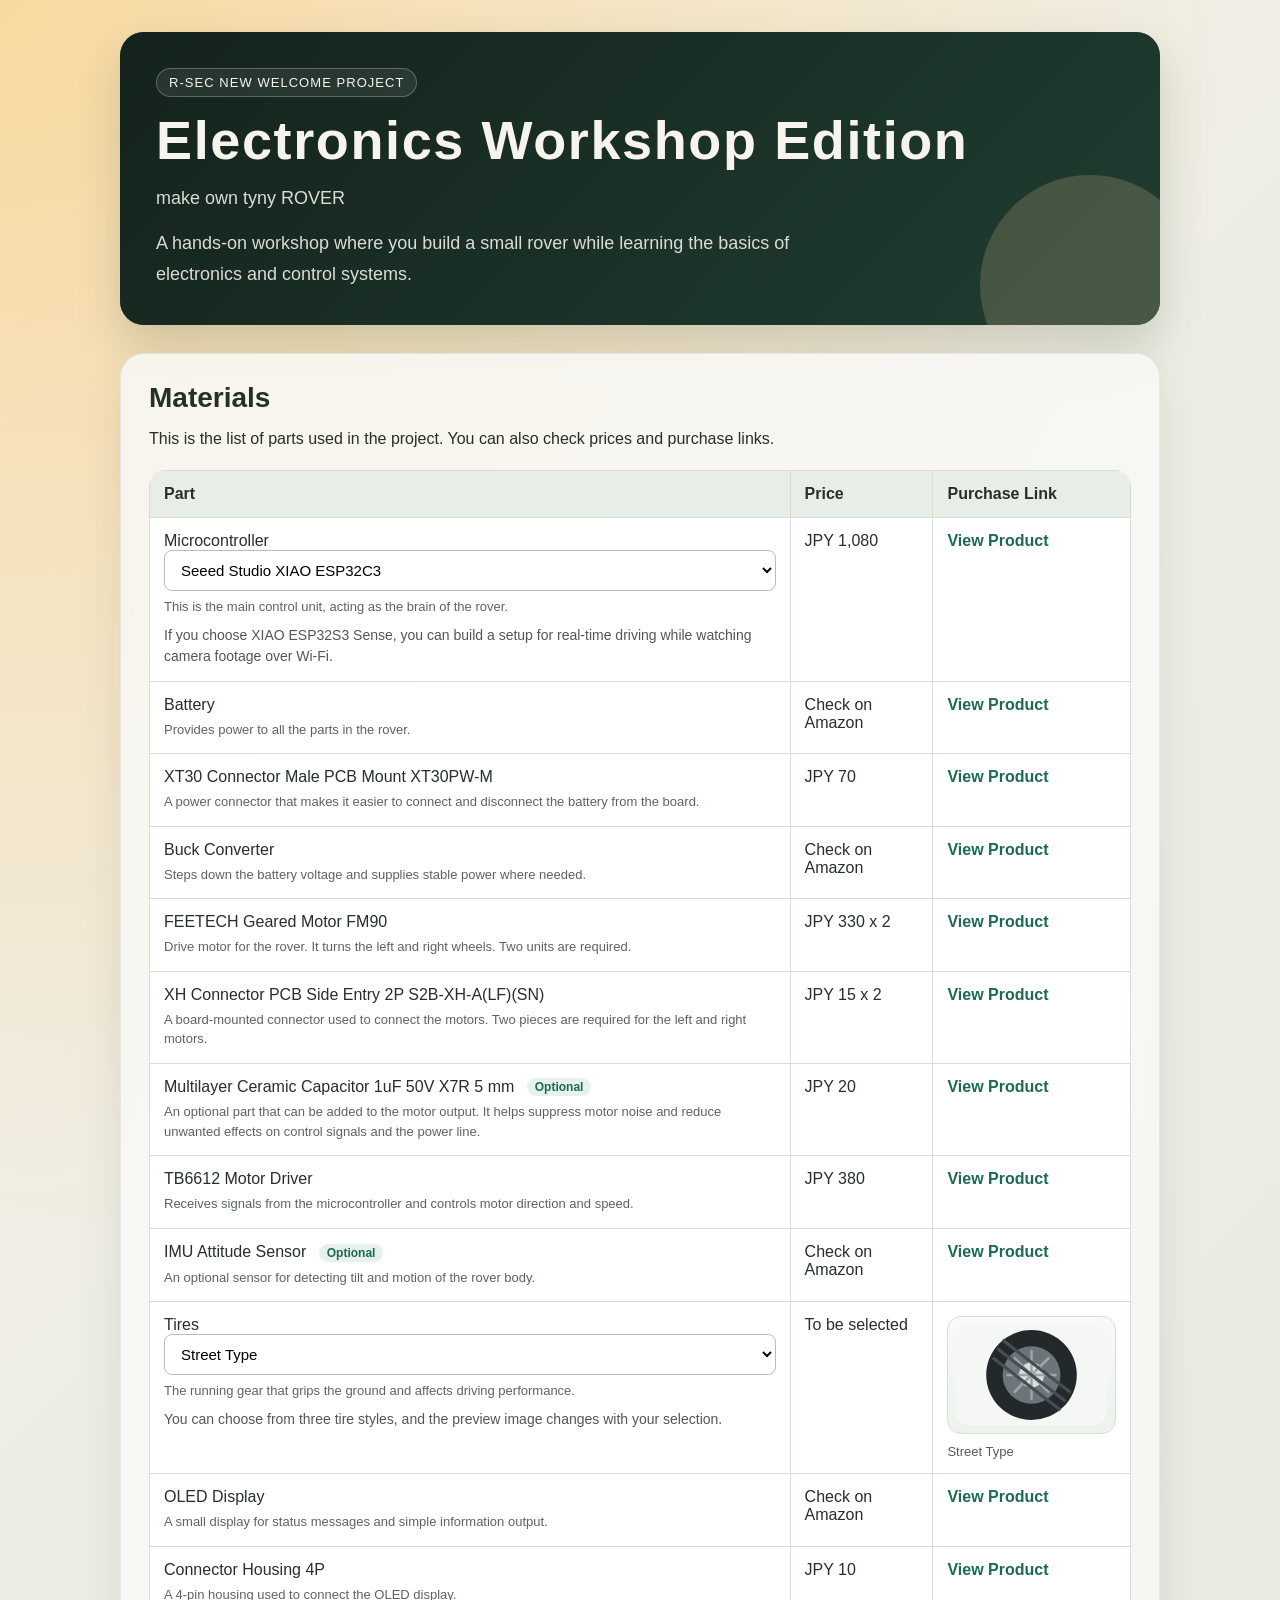
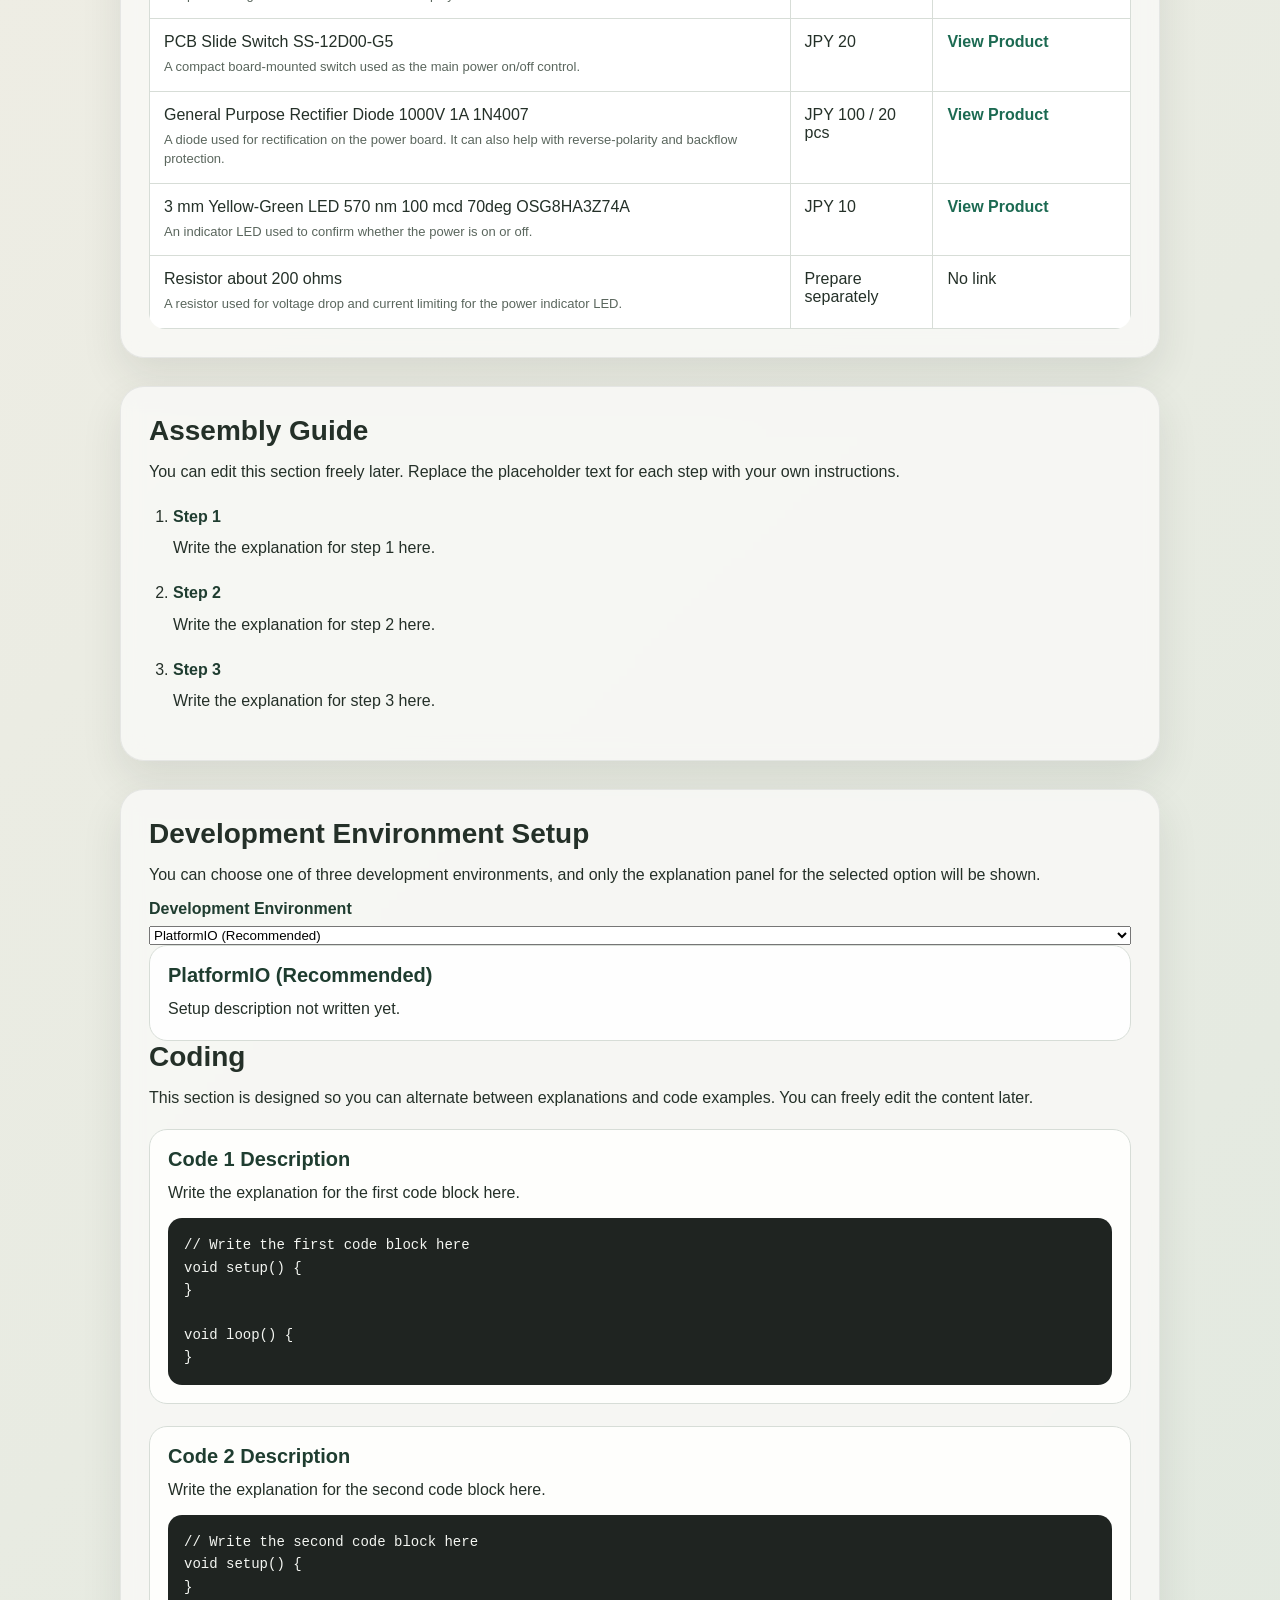
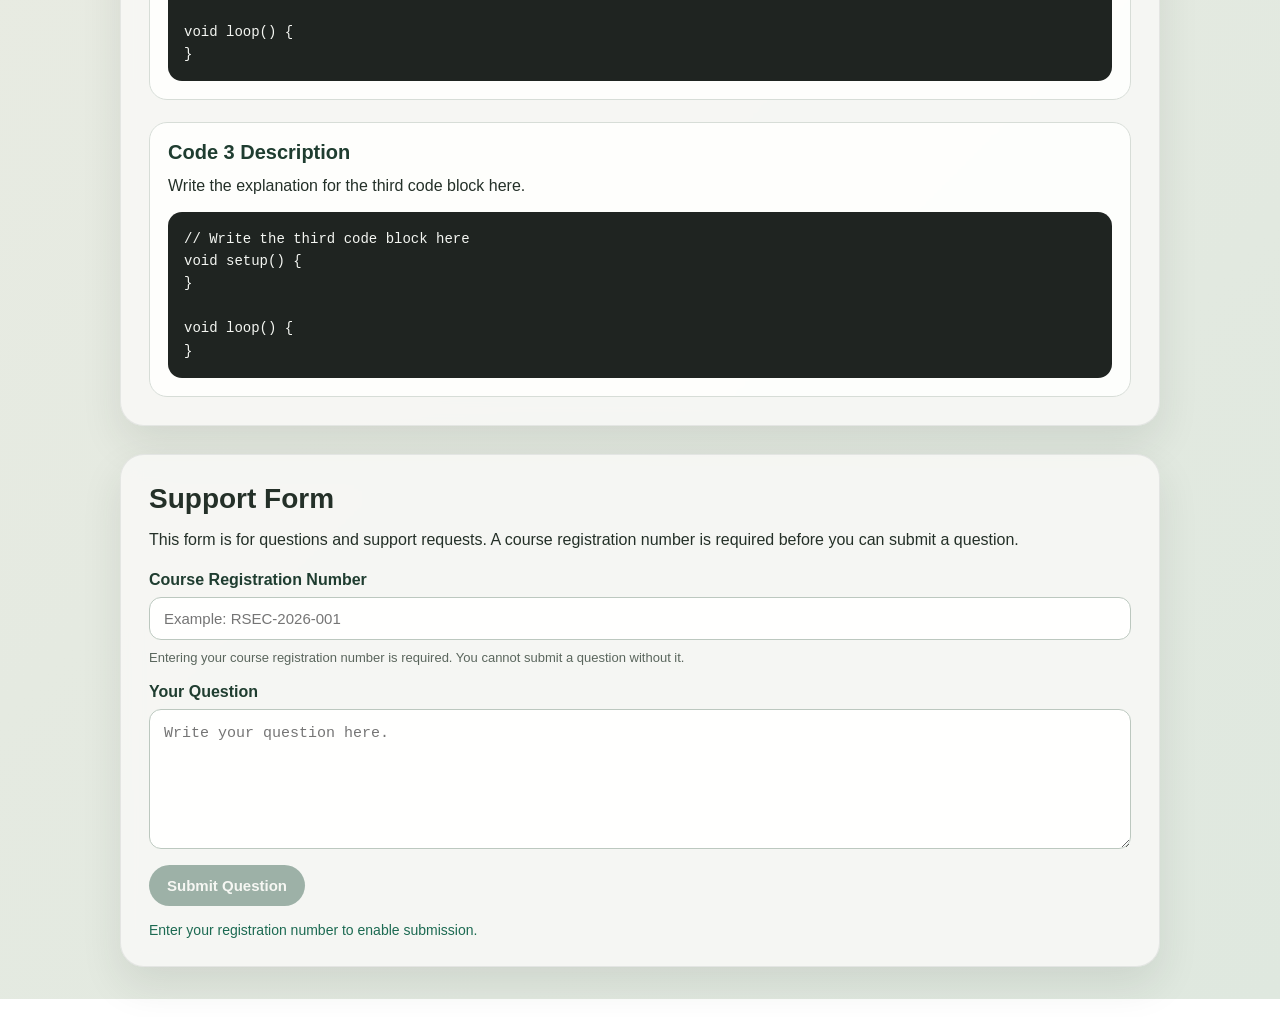
==== index_en.html @ 83f1182b "Add files via upload" ====
<!DOCTYPE html>
<html lang="en">
<head>
  <meta charset="UTF-8">
  <meta name="viewport" content="width=device-width, initial-scale=1.0">
  <title>Mini Rover Workshop</title>
  <style>
    body {
      margin: 0;
      padding: 32px;
      font-family: "Segoe UI", sans-serif;
      background:
        radial-gradient(circle at top left, #f8d9a0 0%, transparent 28%),
        linear-gradient(135deg, #f4efe6 0%, #dfe8df 100%);
      color: #243028;
      min-height: 100vh;
    }

    .page-shell {
      max-width: 1040px;
      margin: 0 auto;
    }

    .hero {
      margin-bottom: 28px;
      padding: 36px;
      border-radius: 24px;
      background: #1f3d30;
      color: #f7f4ee;
      box-shadow: 0 22px 45px rgba(31, 61, 48, 0.18);
      position: relative;
      overflow: hidden;
    }

    .hero::before {
      content: "";
      position: absolute;
      inset: 0;
      background:
        linear-gradient(135deg, rgba(17, 29, 24, 0.82), rgba(33, 62, 50, 0.58)),
        url("minirover.jpg") center center / cover no-repeat;
      transform: scale(1.03);
    }

    .hero::after {
      content: "";
      position: absolute;
      inset: auto -40px -70px auto;
      width: 220px;
      height: 220px;
      border-radius: 50%;
      background: rgba(248, 217, 160, 0.18);
    }

    .hero > * {
      position: relative;
      z-index: 1;
    }

    .hero-kicker {
      display: inline-block;
      margin-bottom: 14px;
      padding: 6px 12px;
      border: 1px solid rgba(255, 255, 255, 0.24);
      border-radius: 999px;
      font-size: 13px;
      letter-spacing: 0.08em;
      text-transform: uppercase;
      background: rgba(255, 255, 255, 0.08);
    }

    .hero h1 {
      margin: 0;
      font-size: clamp(34px, 5vw, 54px);
      line-height: 1.08;
      letter-spacing: 0.03em;
    }

    .hero p {
      margin: 14px 0 0;
      max-width: 700px;
      font-size: 18px;
      line-height: 1.7;
      color: rgba(247, 244, 238, 0.88);
    }

    #materials {
      margin: 0;
      padding: 28px;
      background: rgba(249, 249, 246, 0.86);
      border: 1px solid rgba(36, 48, 40, 0.08);
      border-radius: 24px;
      box-shadow: 0 18px 40px rgba(36, 48, 40, 0.1);
      backdrop-filter: blur(10px);
    }

    .content-card {
      margin-top: 28px;
      padding: 28px;
      background: rgba(249, 249, 246, 0.86);
      border: 1px solid rgba(36, 48, 40, 0.08);
      border-radius: 24px;
      box-shadow: 0 18px 40px rgba(36, 48, 40, 0.1);
      backdrop-filter: blur(10px);
    }

    #materials h2,
    .content-card h2 {
      margin: 0 0 10px;
      font-size: 28px;
    }

    .steps-list {
      margin: 22px 0 0;
      padding-left: 24px;
    }

    .steps-list li {
      margin-bottom: 18px;
      line-height: 1.7;
    }

    .step-title {
      display: block;
      margin-bottom: 4px;
      font-weight: 700;
      color: #1f3d30;
    }

    .coding-block {
      margin-top: 22px;
      padding: 18px;
      border: 1px solid #d7ddd7;
      border-radius: 18px;
      background: rgba(255, 255, 255, 0.78);
    }

    .coding-block h3 {
      margin: 0 0 8px;
      font-size: 20px;
      color: #1f3d30;
    }

    .coding-block p {
      margin: 0 0 12px;
      line-height: 1.7;
    }

    .coding-block pre {
      margin: 0;
      padding: 16px;
      overflow-x: auto;
      border-radius: 14px;
      background: #1f2421;
      color: #f4f6f2;
      font-size: 14px;
      line-height: 1.6;
    }

    .coding-block code {
      font-family: Consolas, "Courier New", monospace;
    }

    .setup-panel {
      padding: 18px;
      border: 1px solid #d7ddd7;
      border-radius: 18px;
      background: rgba(255, 255, 255, 0.82);
    }

    .setup-panel h3 {
      margin: 0 0 8px;
      font-size: 20px;
      color: #1f3d30;
    }

    .setup-panel p {
      margin: 0;
      line-height: 1.7;
    }

    .support-form {
      margin-top: 22px;
      display: grid;
      gap: 16px;
    }

    .form-row {
      display: grid;
      gap: 8px;
    }

    .form-row label {
      font-weight: 700;
      color: #1f3d30;
    }

    .support-form input,
    .support-form textarea {
      width: 100%;
      padding: 12px 14px;
      border: 1px solid #bcc8bf;
      border-radius: 12px;
      background: rgba(255, 255, 255, 0.92);
      font-size: 15px;
      box-sizing: border-box;
    }

    .support-form textarea {
      min-height: 140px;
      resize: vertical;
      line-height: 1.6;
    }

    .form-note {
      margin: 0;
      font-size: 13px;
      line-height: 1.5;
      color: #5a665d;
    }

    .support-submit {
      justify-self: start;
      padding: 12px 18px;
      border: none;
      border-radius: 999px;
      background: #1c6a52;
      color: #f6f7f3;
      font-size: 15px;
      font-weight: 700;
      cursor: pointer;
    }

    .support-submit:disabled {
      background: #9db1a7;
      cursor: not-allowed;
    }

    .support-status {
      margin: 0;
      font-size: 14px;
      color: #1c6a52;
    }

    #materials table {
      width: 100%;
      margin-top: 22px;
      border-collapse: collapse;
      background: rgba(255, 255, 255, 0.9);
      overflow: hidden;
      border-radius: 16px;
    }

    #materials th,
    #materials td {
      border: 1px solid #d7ddd7;
      padding: 14px;
      text-align: left;
      vertical-align: top;
    }

    #materials th {
      background-color: #e8eee7;
    }

    #materials a {
      color: #1c6a52;
      text-decoration: none;
      font-weight: 600;
    }

    #materials a:hover {
      text-decoration: underline;
    }

    #materials select {
      width: 100%;
      padding: 10px 12px;
      font-size: 15px;
      border: 1px solid #bbb;
      border-radius: 8px;
      background-color: #fff;
    }

    .microcontroller-note {
      margin: 8px 0 0;
      font-size: 14px;
      line-height: 1.5;
      color: #555;
    }

    .part-role {
      margin: 6px 0 0;
      font-size: 13px;
      line-height: 1.5;
      color: #5a665d;
    }

    .optional-badge {
      display: inline-block;
      margin-left: 8px;
      padding: 2px 8px;
      border-radius: 999px;
      background: #e6f1eb;
      color: #1c6a52;
      font-size: 12px;
      font-weight: 700;
      vertical-align: middle;
    }

    .tire-preview-wrap {
      display: grid;
      gap: 10px;
    }

    .tire-note {
      margin: 8px 0 0;
      font-size: 14px;
      line-height: 1.5;
      color: #555;
    }

    .tire-preview {
      width: 100%;
      max-width: 220px;
      border: 1px solid #d7ddd7;
      border-radius: 14px;
      background: linear-gradient(180deg, #f8faf8 0%, #edf2ed 100%);
      padding: 8px;
      box-sizing: border-box;
    }

    .tire-caption {
      margin: 0;
      font-size: 13px;
      color: #516056;
    }

    @media (max-width: 720px) {
      body {
        padding: 18px;
      }

      .hero,
      #materials,
      .content-card {
        padding: 22px;
      }

      .hero p {
        font-size: 16px;
      }

      #materials table,
      #materials thead,
      #materials tbody,
      #materials tr,
      #materials th,
      #materials td {
        display: block;
      }

      #materials thead {
        display: none;
      }

      #materials tr {
        margin-bottom: 14px;
        border: 1px solid #d7ddd7;
        border-radius: 14px;
        overflow: hidden;
      }

      #materials td {
        border: none;
        border-bottom: 1px solid #d7ddd7;
      }

      #materials td:last-child {
        border-bottom: none;
      }
    }
  </style>
</head>
<body>
  <div class="page-shell">
    <header class="hero">
      <span class="hero-kicker">R-sec New Welcome Project</span>
      <h1>Electronics Workshop Edition</h1>
      <p>make own tyny ROVER</p>
      <p>A hands-on workshop where you build a small rover while learning the basics of electronics and control systems.</p>
    </header>

    <section id="materials">
      <h2>Materials</h2>
      <p>This is the list of parts used in the project. You can also check prices and purchase links.</p>

      <table>
        <thead>
          <tr>
            <th>Part</th>
            <th>Price</th>
            <th>Purchase Link</th>
          </tr>
        </thead>
        <tbody>
          <tr>
            <td>
              <label for="microcontroller">Microcontroller</label><br>
              <select id="microcontroller" name="microcontroller">
                <option value="xiao-esp32c3" data-price="JPY 1,080" data-url="https://akizukidenshi.com/catalog/g/g117454/">Seeed Studio XIAO ESP32C3</option>
                <option value="xiao-esp32s3" data-price="JPY 1,480" data-url="https://akizukidenshi.com/catalog/g/g118078/">Seeed Studio XIAO ESP32S3</option>
                <option value="xiao-esp32s3-sense" data-price="JPY 2,660" data-url="https://akizukidenshi.com/catalog/g/g118079/">Seeed Studio XIAO ESP32S3 Sense</option>
              </select>
              <p class="part-role">This is the main control unit, acting as the brain of the rover.</p>
              <p class="microcontroller-note">If you choose XIAO ESP32S3 Sense, you can build a setup for real-time driving while watching camera footage over Wi-Fi.</p>
            </td>
            <td id="microcontroller-price">JPY 1,080</td>
            <td><a id="microcontroller-link" href="https://akizukidenshi.com/catalog/g/g117454/" target="_blank">View Product</a></td>
          </tr>
          <tr>
            <td>
              Battery
              <p class="part-role">Provides power to all the parts in the rover.</p>
            </td>
            <td>Check on Amazon</td>
            <td><a href="https://www.amazon.co.jp/mah%E3%80%81SM%E3%83%97%E3%83%A9%E3%82%B0%E3%83%AA%E3%83%81%E3%82%A6%E3%83%A0%E9%9B%BB%E6%B1%A0%E4%BB%98%E3%81%8D%E3%80%811%E3%81%BE%E3%81%9F%E3%81%AF3%E5%85%85%E9%9B%BB%E3%82%B1%E3%83%BC%E3%83%96%E3%83%AB%E4%BB%98%E3%81%8D%E3%80%81WPL-RC%E3%83%88%E3%83%A9%E3%83%83%E3%82%AF%E9%83%A8%E5%93%81Anstoy-1085-1086-1087%E3%82%B2%E3%83%AB%E3%83%9C%E3%83%BC%E3%83%AB%E3%83%96%E3%83%A9%E3%82%B9%E3%83%88%E6%A9%9F%E3%83%AA%E3%83%81%E3%82%A6%E3%83%A0%E9%9B%BB%E6%B1%A0%E3%81%AB%E9%81%A9%E7%94%A8/dp/B0BMWY3JNQ/ref=pd_sbs_d_sccl_1_6/357-3891162-9885607?pd_rd_w=BPUjm&content-id=amzn1.sym.d9975236-2c6f-40f8-8a79-8a86a96a4ad2&pf_rd_p=d9975236-2c6f-40f8-8a79-8a86a96a4ad2&pf_rd_r=AE9H8X5SZTYPAJTP7W2C&pd_rd_wg=DxDlx&pd_rd_r=9b9209b5-fa27-4bd0-9273-3115cc8a4798&pd_rd_i=B0BMWY3JNQ&psc=1" target="_blank">View Product</a></td>
          </tr>
          <tr>
            <td>
              XT30 Connector Male PCB Mount XT30PW-M
              <p class="part-role">A power connector that makes it easier to connect and disconnect the battery from the board.</p>
            </td>
            <td>JPY 70</td>
            <td><a href="https://akizukidenshi.com/catalog/g/g117949/" target="_blank">View Product</a></td>
          </tr>
          <tr>
            <td>
              Buck Converter
              <p class="part-role">Steps down the battery voltage and supplies stable power where needed.</p>
            </td>
            <td>Check on Amazon</td>
            <td><a href="https://www.amazon.co.jp/DROK-%E9%99%8D%E5%9C%A7%E3%82%B3%E3%83%B3%E3%83%90%E3%83%BC%E3%82%BF%E3%83%BC-%E3%83%9F%E3%83%8B%E9%9B%BB%E5%9C%A7%E3%83%AC%E3%82%AE%E3%83%A5%E3%83%AC%E3%83%BC%E3%82%BF%E3%83%BC%E3%83%9C%E3%83%BC%E3%83%89-%E5%9B%BA%E5%AE%9A%E3%81%A8%E8%AA%BF%E6%95%B4%E5%8F%AF%E8%83%BD%E5%87%BA%E5%8A%9B%E9%9B%BB%E5%9C%A7%E5%A4%89%E5%9C%A7%E5%99%A8-%E9%9B%BB%E6%BA%90%E3%82%B9%E3%82%BF%E3%83%93%E3%83%A9%E3%82%A4%E3%82%B6%E3%83%BC%E3%83%A2%E3%82%B8%E3%83%A5%E3%83%BC%E3%83%AB/dp/B0BB6RL227/ref=sr_1_8?__mk_ja_JP=%E3%82%AB%E3%82%BF%E3%82%AB%E3%83%8A&crid=12CP7LO6PXJKW&dib=eyJ2IjoiMSJ9.[base64].EfdV6uO74gF5L-LqzYN_V059UjIrQDve90Qn5zb22rI&dib_tag=se&keywords=5V%2B%E3%82%B3%E3%83%B3%E3%83%90%E3%83%BC%E3%82%BF%E3%83%BC&qid=1774194060&s=electronics&sprefix=5v%2B%E3%82%B3%E3%83%B3%E3%83%90%E3%83%BC%E3%82%BF%E3%83%BC%2Celectronics%2C192&sr=1-8&ufe=app_do%3Aamzn1.fos.d8e7ee72-073f-4b97-8ec0-59c18d6dfebe&th=1" target="_blank">View Product</a></td>
          </tr>
          <tr>
            <td>
              FEETECH Geared Motor FM90
              <p class="part-role">Drive motor for the rover. It turns the left and right wheels. Two units are required.</p>
            </td>
            <td>JPY 330 x 2</td>
            <td><a href="https://akizukidenshi.com/catalog/g/g114801/" target="_blank">View Product</a></td>
          </tr>
          <tr>
            <td>
              XH Connector PCB Side Entry 2P S2B-XH-A(LF)(SN)
              <p class="part-role">A board-mounted connector used to connect the motors. Two pieces are required for the left and right motors.</p>
            </td>
            <td>JPY 15 x 2</td>
            <td><a href="https://akizukidenshi.com/catalog/g/g112262/" target="_blank">View Product</a></td>
          </tr>
          <tr>
            <td>
              Multilayer Ceramic Capacitor 1uF 50V X7R 5 mm <span class="optional-badge">Optional</span>
              <p class="part-role">An optional part that can be added to the motor output. It helps suppress motor noise and reduce unwanted effects on control signals and the power line.</p>
            </td>
            <td>JPY 20</td>
            <td><a href="https://akizukidenshi.com/catalog/g/g108150/" target="_blank">View Product</a></td>
          </tr>
          <tr>
            <td>
              TB6612 Motor Driver
              <p class="part-role">Receives signals from the microcontroller and controls motor direction and speed.</p>
            </td>
            <td>JPY 380</td>
            <td><a href="https://akizukidenshi.com/catalog/g/g116947/" target="_blank">View Product</a></td>
          </tr>
          <tr>
            <td>
              IMU Attitude Sensor <span class="optional-badge">Optional</span>
              <p class="part-role">An optional sensor for detecting tilt and motion of the rover body.</p>
            </td>
            <td>Check on Amazon</td>
            <td><a href="https://www.amazon.co.jp/ps61003-MPU-6050-%E4%BD%BF%E7%94%A8-%EF%BC%93%E8%BB%B8%E3%82%B8%E3%83%A3%E3%82%A4%E3%83%AD%E3%82%B9%E3%82%B3%E3%83%BC%E3%83%97%E3%83%BB%EF%BC%93%E8%BB%B8%E5%8A%A0%E9%80%9F%E5%BA%A6%E3%82%BB%E3%83%B3%E3%82%B5%E3%83%BC-%E3%83%A2%E3%82%B8%E3%83%A5%E3%83%BC%E3%83%AB/dp/B008BOPN40/ref=sr_1_6?dib=eyJ2IjoiMSJ9.[base64].jnXN91fDz8Im5RFf-tqaqUs8SK47sNe9CrBrO1na3AE&dib_tag=se&keywords=MPU9250&qid=1774196724&sr=8-6&ufe=app_do%3Aamzn1.fos.d8e7ee72-073f-4b97-8ec0-59c18d6dfebe" target="_blank">View Product</a></td>
          </tr>
          <tr>
            <td>
              <label for="tire-select">Tires</label><br>
              <select id="tire-select" name="tire-select">
                <option value="street" data-price="To be selected">Street Type</option>
                <option value="block" data-price="To be selected">Block Tire</option>
                <option value="slick" data-price="To be selected">Slick Tire</option>
              </select>
              <p class="part-role">The running gear that grips the ground and affects driving performance.</p>
              <p class="tire-note">You can choose from three tire styles, and the preview image changes with your selection.</p>
            </td>
            <td id="tire-price">To be selected</td>
            <td>
              <div class="tire-preview-wrap">
                <img id="tire-preview" class="tire-preview" alt="Street type tire preview">
                <p id="tire-caption" class="tire-caption">Street Type</p>
              </div>
            </td>
          </tr>
          <tr>
            <td>
              OLED Display
              <p class="part-role">A small display for status messages and simple information output.</p>
            </td>
            <td>Check on Amazon</td>
            <td><a href="https://www.amazon.co.jp/YUWENW-OLED%E3%83%87%E3%82%A3%E3%82%B9%E3%83%97%E3%83%AC%E3%82%A4-0-96%E3%82%A4%E3%83%B3%E3%83%81-OLED%E3%83%A2%E3%82%B8%E3%83%A5%E3%83%BC%E3%83%AB-Arduino%E3%81%AB%E5%AF%BE%E5%BF%9C/dp/B0DJ7B8P48/ref=sr_1_1_sspa?dib=eyJ2IjoiMSJ9.[base64].jibN0opIddprUIzjujLC0W5rNTNKnsfkjYgTXEVtScI&dib_tag=se&keywords=OLED&qid=1774194203&sr=8-1-spons&ufe=app_do%3Aamzn1.fos.d8e7ee72-073f-4b97-8ec0-59c18d6dfebe&sp_csd=d2lkZ2V0TmFtZT1zcF9hdGY&th=1" target="_blank">View Product</a></td>
          </tr>
          <tr>
            <td>
              Connector Housing 4P
              <p class="part-role">A 4-pin housing used to connect the OLED display.</p>
            </td>
            <td>JPY 10</td>
            <td><a href="https://akizukidenshi.com/catalog/g/g112153/" target="_blank">View Product</a></td>
          </tr>
          <tr>
            <td>
              PCB Slide Switch SS-12D00-G5
              <p class="part-role">A compact board-mounted switch used as the main power on/off control.</p>
            </td>
            <td>JPY 20</td>
            <td><a href="https://akizukidenshi.com/catalog/g/g108790/" target="_blank">View Product</a></td>
          </tr>
          <tr>
            <td>
              General Purpose Rectifier Diode 1000V 1A 1N4007
              <p class="part-role">A diode used for rectification on the power board. It can also help with reverse-polarity and backflow protection.</p>
            </td>
            <td>JPY 100 / 20 pcs</td>
            <td><a href="https://akizukidenshi.com/catalog/g/g100934/" target="_blank">View Product</a></td>
          </tr>
          <tr>
            <td>
              3 mm Yellow-Green LED 570 nm 100 mcd 70deg OSG8HA3Z74A
              <p class="part-role">An indicator LED used to confirm whether the power is on or off.</p>
            </td>
            <td>JPY 10</td>
            <td><a href="https://akizukidenshi.com/catalog/g/g111637/" target="_blank">View Product</a></td>
          </tr>
          <tr>
            <td>
              Resistor about 200 ohms
              <p class="part-role">A resistor used for voltage drop and current limiting for the power indicator LED.</p>
            </td>
            <td>Prepare separately</td>
            <td>No link</td>
          </tr>
        </tbody>
      </table>
    </section>

    <section class="content-card" id="assembly">
      <h2>Assembly Guide</h2>
      <p>You can edit this section freely later. Replace the placeholder text for each step with your own instructions.</p>
      <ol class="steps-list">
        <li>
          <span class="step-title">Step 1</span>
          Write the explanation for step 1 here.
        </li>
        <li>
          <span class="step-title">Step 2</span>
          Write the explanation for step 2 here.
        </li>
        <li>
          <span class="step-title">Step 3</span>
          Write the explanation for step 3 here.
        </li>
      </ol>
    </section>

    <section class="content-card" id="coding">
      <h2>Development Environment Setup</h2>
      <p>You can choose one of three development environments, and only the explanation panel for the selected option will be shown.</p>

      <div class="design-selector">
        <div class="form-row">
          <label for="environment-select">Development Environment</label>
          <select id="environment-select" name="environment-select">
            <option value="platformio">PlatformIO (Recommended)</option>
            <option value="arduino">Arduino IDE</option>
            <option value="micropython">MicroPython</option>
          </select>
        </div>

        <div class="setup-panel">
          <h3 id="environment-title">PlatformIO (Recommended)</h3>
          <p id="environment-description">Setup description not written yet.</p>
        </div>
      </div>

      <h2>Coding</h2>
      <p>This section is designed so you can alternate between explanations and code examples. You can freely edit the content later.</p>

      <div class="coding-block">
        <h3>Code 1 Description</h3>
        <p>Write the explanation for the first code block here.</p>
        <pre><code>// Write the first code block here
void setup() {
}

void loop() {
}</code></pre>
      </div>

      <div class="coding-block">
        <h3>Code 2 Description</h3>
        <p>Write the explanation for the second code block here.</p>
        <pre><code>// Write the second code block here
void setup() {
}

void loop() {
}</code></pre>
      </div>

      <div class="coding-block">
        <h3>Code 3 Description</h3>
        <p>Write the explanation for the third code block here.</p>
        <pre><code>// Write the third code block here
void setup() {
}

void loop() {
}</code></pre>
      </div>
    </section>

    <section class="content-card" id="support">
      <h2>Support Form</h2>
      <p>This form is for questions and support requests. A course registration number is required before you can submit a question.</p>

      <form class="support-form" id="support-form">
        <div class="form-row">
          <label for="registration-number">Course Registration Number</label>
          <input id="registration-number" name="registration-number" type="text" placeholder="Example: RSEC-2026-001" required>
          <p class="form-note">Entering your course registration number is required. You cannot submit a question without it.</p>
        </div>

        <div class="form-row">
          <label for="support-question">Your Question</label>
          <textarea id="support-question" name="support-question" placeholder="Write your question here." required></textarea>
        </div>

        <button class="support-submit" id="support-submit" type="submit" disabled>Submit Question</button>
        <p class="support-status" id="support-status">Enter your registration number to enable submission.</p>
      </form>
    </section>
  </div>

  <script>
    const microcontrollerSelect = document.getElementById("microcontroller");
    const microcontrollerPrice = document.getElementById("microcontroller-price");
    const microcontrollerLink = document.getElementById("microcontroller-link");
    const tireSelect = document.getElementById("tire-select");
    const tirePrice = document.getElementById("tire-price");
    const tirePreview = document.getElementById("tire-preview");
    const tireCaption = document.getElementById("tire-caption");
    const environmentSelect = document.getElementById("environment-select");
    const environmentTitle = document.getElementById("environment-title");
    const environmentDescription = document.getElementById("environment-description");
    const registrationNumberInput = document.getElementById("registration-number");
    const supportForm = document.getElementById("support-form");
    const supportSubmit = document.getElementById("support-submit");
    const supportStatus = document.getElementById("support-status");

    const tireImages = {
      street: "data:image/svg+xml;utf8,<svg xmlns='http://www.w3.org/2000/svg' viewBox='0 0 240 160'><rect width='240' height='160' rx='20' fill='%23f4f7f4'/><ellipse cx='120' cy='80' rx='72' ry='72' fill='%2323282b'/><ellipse cx='120' cy='80' rx='46' ry='46' fill='%236c767a'/><ellipse cx='120' cy='80' rx='20' ry='20' fill='%23d8dfdc'/><g stroke='%239ba5aa' stroke-width='4'><line x1='120' y1='40' x2='120' y2='120'/><line x1='80' y1='80' x2='160' y2='80'/><line x1='92' y1='52' x2='148' y2='108'/><line x1='148' y1='52' x2='92' y2='108'/></g><g stroke='%23454e52' stroke-width='5'><line x1='66' y1='38' x2='174' y2='122'/><line x1='58' y1='52' x2='166' y2='136'/><line x1='74' y1='24' x2='182' y2='108'/></g></svg>",
      block: "data:image/svg+xml;utf8,<svg xmlns='http://www.w3.org/2000/svg' viewBox='0 0 240 160'><rect width='240' height='160' rx='20' fill='%23f4f7f4'/><ellipse cx='120' cy='80' rx='72' ry='72' fill='%2323282b'/><ellipse cx='120' cy='80' rx='44' ry='44' fill='%23626d72'/><ellipse cx='120' cy='80' rx='18' ry='18' fill='%23d8dfdc'/><g fill='%23464f53'><rect x='52' y='24' width='20' height='18' rx='4'/><rect x='86' y='12' width='20' height='18' rx='4'/><rect x='120' y='8' width='20' height='18' rx='4'/><rect x='154' y='12' width='20' height='18' rx='4'/><rect x='174' y='34' width='18' height='20' rx='4'/><rect x='182' y='68' width='18' height='20' rx='4'/><rect x='174' y='102' width='18' height='20' rx='4'/><rect x='154' y='124' width='20' height='18' rx='4'/><rect x='120' y='134' width='20' height='18' rx='4'/><rect x='86' y='124' width='20' height='18' rx='4'/><rect x='52' y='102' width='18' height='20' rx='4'/><rect x='40' y='68' width='18' height='20' rx='4'/><rect x='52' y='34' width='18' height='20' rx='4'/></g></svg>",
      slick: "data:image/svg+xml;utf8,<svg xmlns='http://www.w3.org/2000/svg' viewBox='0 0 240 160'><rect width='240' height='160' rx='20' fill='%23f4f7f4'/><ellipse cx='120' cy='80' rx='72' ry='72' fill='%231f2326'/><ellipse cx='120' cy='80' rx='48' ry='48' fill='%23687175'/><ellipse cx='120' cy='80' rx='22' ry='22' fill='%23dbe1de'/><g stroke='%239aa3a7' stroke-width='4'><line x1='120' y1='34' x2='120' y2='126'/><line x1='74' y1='80' x2='166' y2='80'/><line x1='89' y1='49' x2='151' y2='111'/><line x1='151' y1='49' x2='89' y2='111'/></g><circle cx='120' cy='80' r='65' fill='none' stroke='%23343b3f' stroke-width='4'/></svg>"
    };

    const environmentOptions = {
      platformio: {
        title: "PlatformIO (Recommended)",
        description: "Setup description not written yet."
      },
      arduino: {
        title: "Arduino IDE",
        description: "Setup description not written yet."
      },
      micropython: {
        title: "MicroPython",
        description: "Setup description not written yet."
      }
    };

    microcontrollerSelect.addEventListener("change", () => {
      const selectedOption = microcontrollerSelect.options[microcontrollerSelect.selectedIndex];
      microcontrollerPrice.textContent = selectedOption.dataset.price;
      microcontrollerLink.href = selectedOption.dataset.url;
    });

    const updateTirePreview = () => {
      const selectedOption = tireSelect.options[tireSelect.selectedIndex];
      tirePrice.textContent = selectedOption.dataset.price;
      tirePreview.src = tireImages[selectedOption.value];
      tirePreview.alt = selectedOption.text + " tire preview";
      tireCaption.textContent = selectedOption.text;
    };

    const updateEnvironmentPreview = () => {
      const selectedEnvironment = environmentOptions[environmentSelect.value];
      environmentTitle.textContent = selectedEnvironment.title;
      environmentDescription.textContent = selectedEnvironment.description;
    };

    updateTirePreview();
    tireSelect.addEventListener("change", updateTirePreview);
    updateEnvironmentPreview();
    environmentSelect.addEventListener("change", updateEnvironmentPreview);

    const updateSupportState = () => {
      const hasRegistrationNumber = registrationNumberInput.value.trim().length > 0;
      supportSubmit.disabled = !hasRegistrationNumber;
      supportStatus.textContent = hasRegistrationNumber
        ? "Registration number confirmed. You can now submit your question."
        : "Enter your registration number to enable submission.";
    };

    registrationNumberInput.addEventListener("input", updateSupportState);
    updateSupportState();

    supportForm.addEventListener("submit", (event) => {
      event.preventDefault();

      if (registrationNumberInput.value.trim().length === 0) {
        supportStatus.textContent = "Please enter your registration number before submitting a question.";
        registrationNumberInput.focus();
        return;
      }

      supportStatus.textContent = "Form content checked. The actual submission destination can be set later.";
    });
  </script>
</body>
</html>
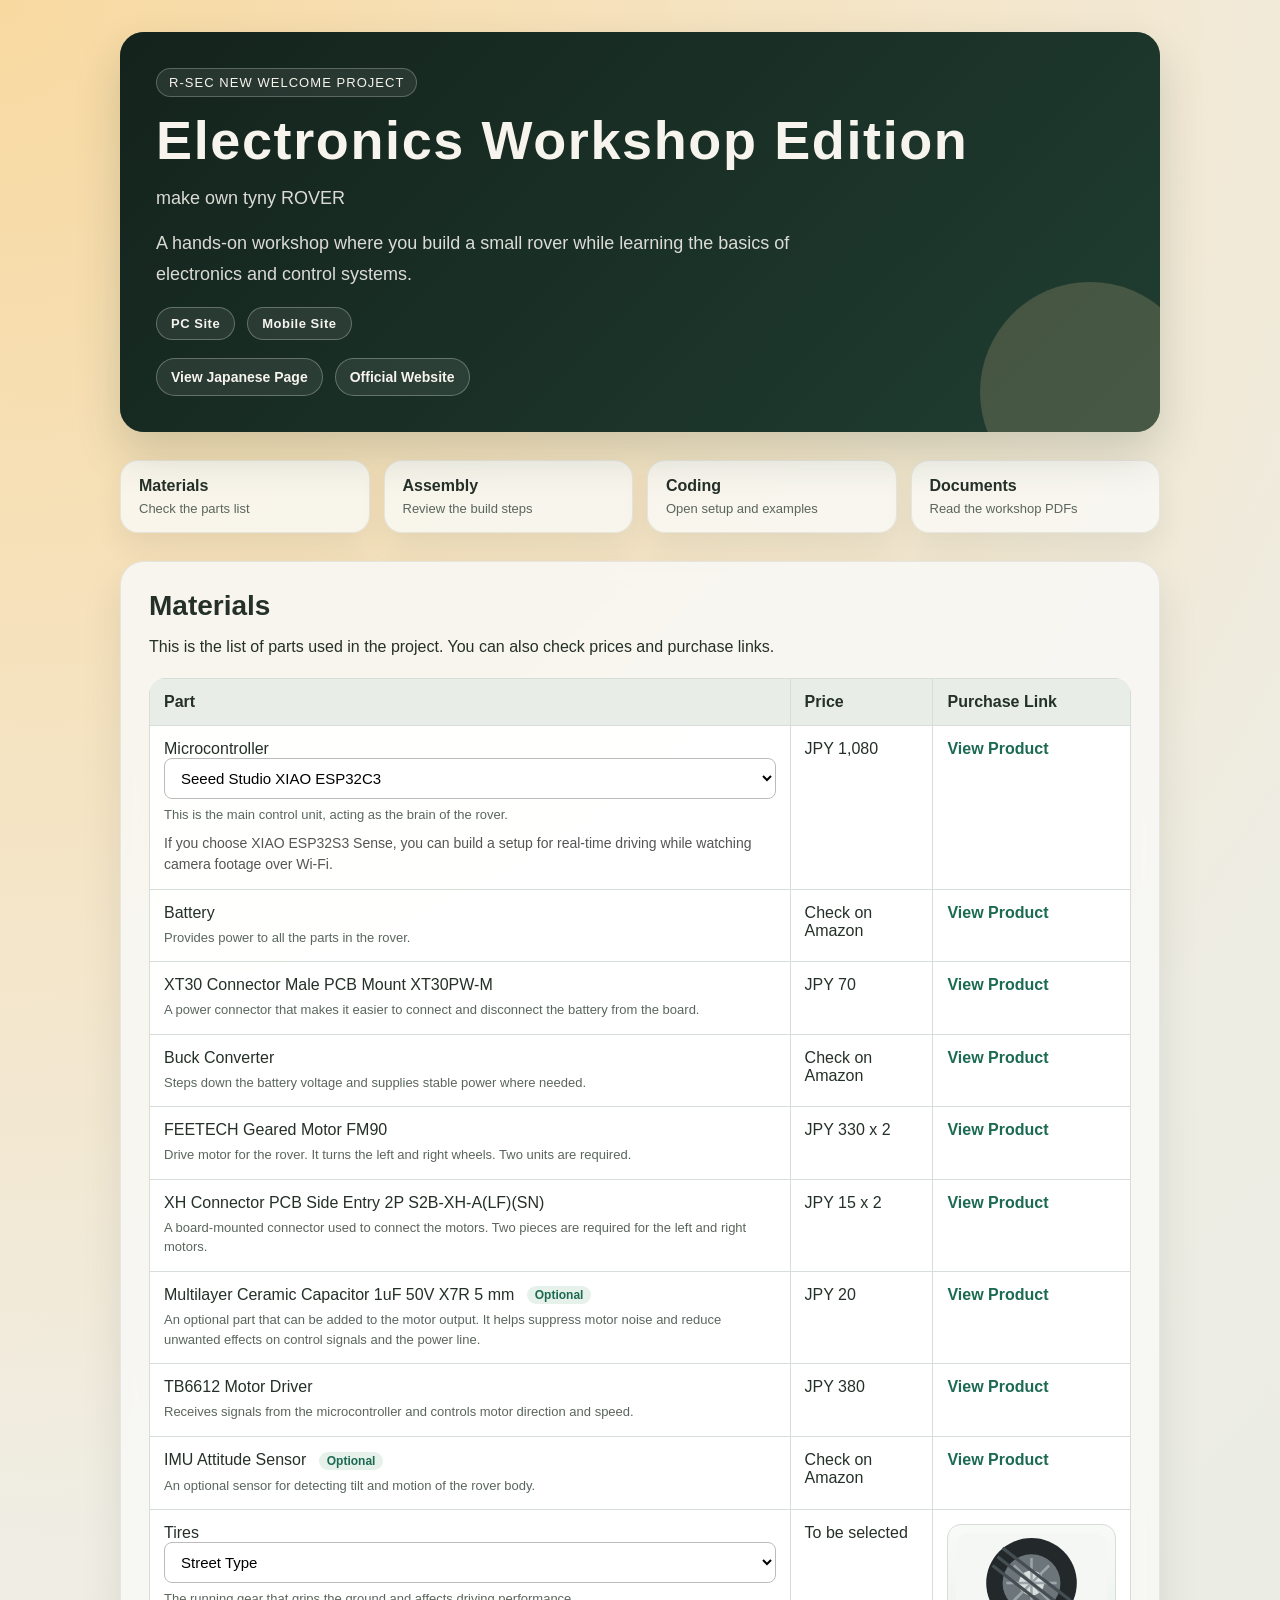
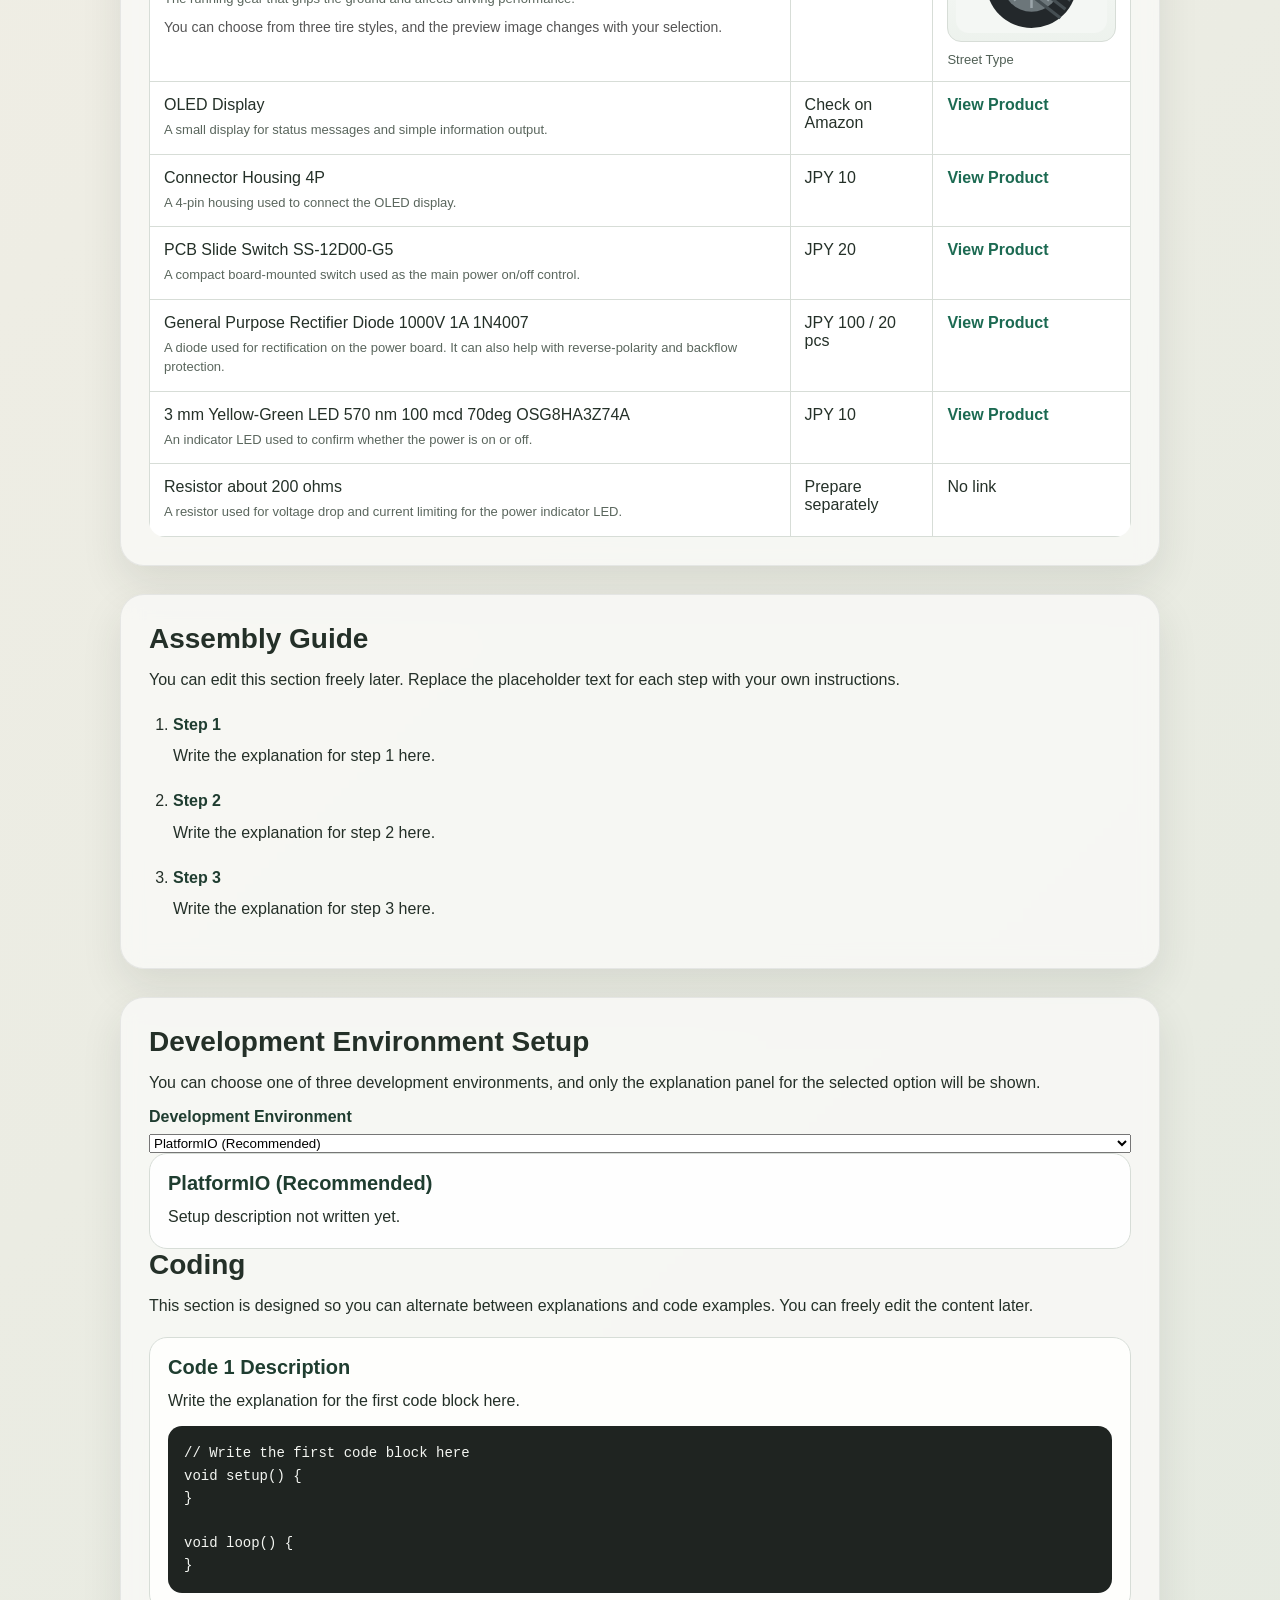
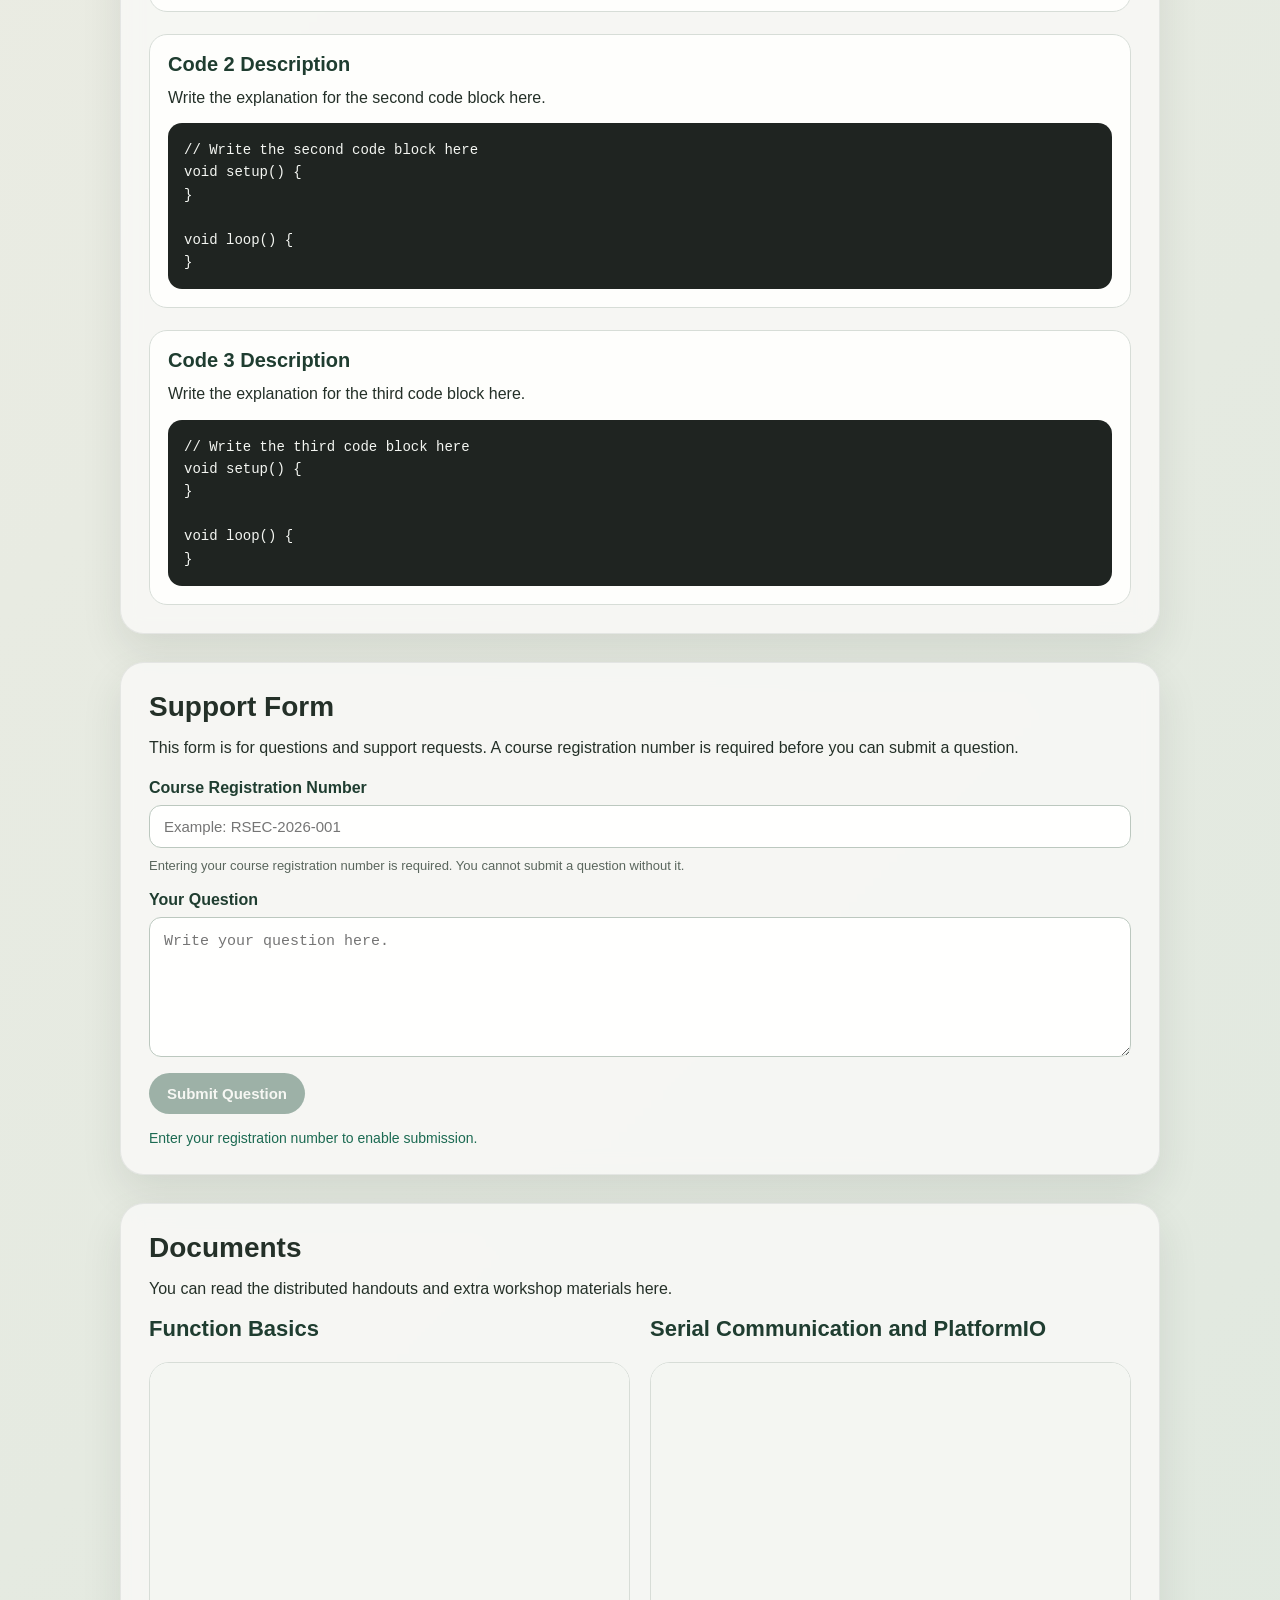
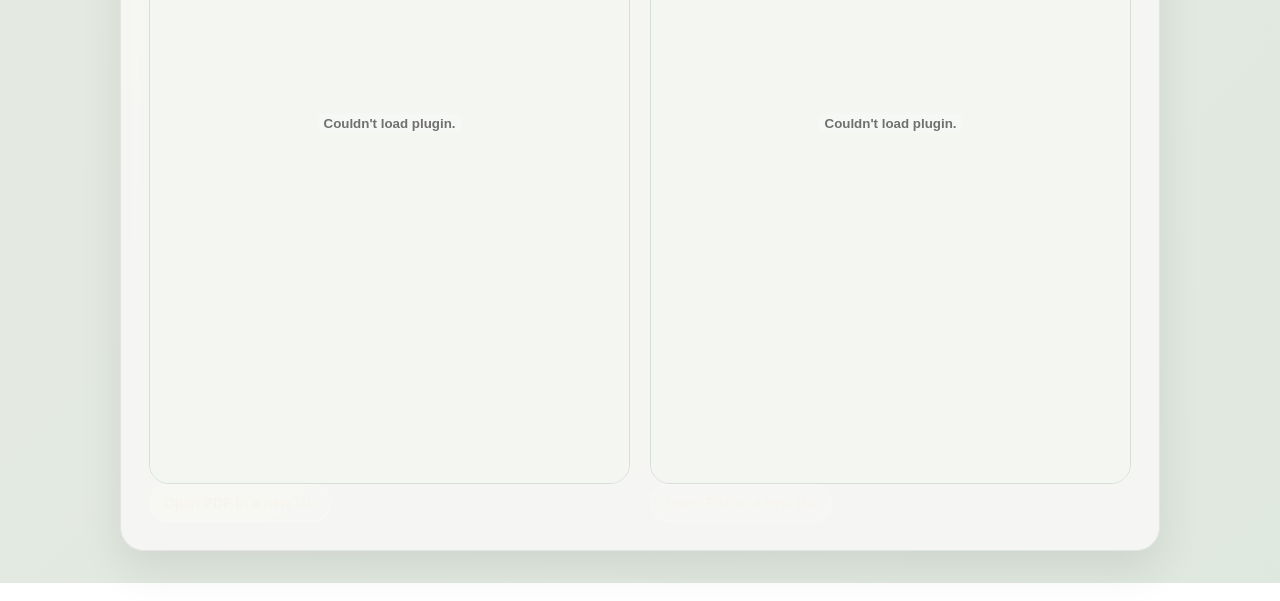
==== commit 798621e4: "Add files via upload" ====
--- a/index_en.html
+++ b/index_en.html
@@ -4,21 +4,44 @@
   <meta charset="UTF-8">
   <meta name="viewport" content="width=device-width, initial-scale=1.0">
   <title>Mini Rover Workshop</title>
+  <link rel="icon" href="r-sec_logo.jpg" type="image/jpeg">
+  <link rel="apple-touch-icon" href="r-sec_logo.jpg">
   <style>
+    :root {
+      --meat-cursor: url("data:image/svg+xml,%3Csvg xmlns='http://www.w3.org/2000/svg' width='32' height='32' viewBox='0 0 32 32'%3E%3Cpath d='M20.6 4.9c-2.8.1-5.2 1.2-7.5 3.4-1.4 1.4-2.3 2.9-2.8 4.5-.7.2-1.5.7-2.1 1.3-1.6 1.6-1.6 4.2 0 5.7.6.6 1.4 1 2.2 1.2.6 1.5 1.6 2.9 3 4.1 2.7 2.3 5.7 3.2 9 2.6 4-.7 7.2-4.2 7.7-8.2.6-4.8-1.8-9.5-6.1-12-1-.6-2.3-1-3.4-1-.1-.6-.6-1.2-1.1-1.6-.8-.5-1.9-.5-2.7 0-.6.4-1 .9-1.1 1.6.4-.1.8-.1 1.2-.1 1.4 0 2.7.2 3.7.5z' fill='%23c24b4c'/%3E%3Cpath d='M23.3 8.3c-2.1-1.2-4.8-1.7-7.2-1.2-2.4.5-4.7 1.9-6.1 4-1.3 1.9-1.7 4.4-1 6.6.7 2.2 2.4 4.3 4.8 5.7 2.3 1.3 5.2 1.9 7.8 1.3 3.2-.8 5.7-3.8 6.1-7.1.5-3.8-1.4-7.5-4.4-9.3z' fill='%23e26d63'/%3E%3Cellipse cx='17.5' cy='15.6' rx='6.1' ry='4.8' fill='%23f3aa91'/%3E%3Cpath d='M6.3 14.8c-.7 0-1.4.3-1.8.8-1 1-1 2.6 0 3.6.5.5 1.1.8 1.8.8h2.2v-5.2H6.3z' fill='%23f2eee7'/%3E%3Ccircle cx='4.7' cy='16.6' r='1.8' fill='%23fffaf3'/%3E%3C/svg%3E") 4 4;
+      --meat-cursor-pointer: url("data:image/svg+xml,%3Csvg xmlns='http://www.w3.org/2000/svg' width='32' height='32' viewBox='0 0 32 32'%3E%3Cpath d='M20.6 4.9c-2.8.1-5.2 1.2-7.5 3.4-1.4 1.4-2.3 2.9-2.8 4.5-.7.2-1.5.7-2.1 1.3-1.6 1.6-1.6 4.2 0 5.7.6.6 1.4 1 2.2 1.2.6 1.5 1.6 2.9 3 4.1 2.7 2.3 5.7 3.2 9 2.6 4-.7 7.2-4.2 7.7-8.2.6-4.8-1.8-9.5-6.1-12-1-.6-2.3-1-3.4-1-.1-.6-.6-1.2-1.1-1.6-.8-.5-1.9-.5-2.7 0-.6.4-1 .9-1.1 1.6.4-.1.8-.1 1.2-.1 1.4 0 2.7.2 3.7.5z' fill='%23c24b4c'/%3E%3Cpath d='M23.3 8.3c-2.1-1.2-4.8-1.7-7.2-1.2-2.4.5-4.7 1.9-6.1 4-1.3 1.9-1.7 4.4-1 6.6.7 2.2 2.4 4.3 4.8 5.7 2.3 1.3 5.2 1.9 7.8 1.3 3.2-.8 5.7-3.8 6.1-7.1.5-3.8-1.4-7.5-4.4-9.3z' fill='%23e26d63'/%3E%3Cellipse cx='17.5' cy='15.6' rx='6.1' ry='4.8' fill='%23f3aa91'/%3E%3Cpath d='M6.3 14.8c-.7 0-1.4.3-1.8.8-1 1-1 2.6 0 3.6.5.5 1.1.8 1.8.8h2.2v-5.2H6.3z' fill='%23f2eee7'/%3E%3Ccircle cx='4.7' cy='16.6' r='1.8' fill='%23fffaf3'/%3E%3C/svg%3E") 4 4;
+    }
+
     body {
       margin: 0;
       padding: 32px;
       font-family: "Segoe UI", sans-serif;
       background:
-        radial-gradient(circle at top left, #f8d9a0 0%, transparent 28%),
-        linear-gradient(135deg, #f4efe6 0%, #dfe8df 100%);
+      radial-gradient(circle at top left, #f8d9a0 0%, transparent 28%),
+      linear-gradient(135deg, #f4efe6 0%, #dfe8df 100%);
       color: #243028;
       min-height: 100vh;
+      cursor: var(--meat-cursor), auto;
+    }
+
+    a,
+    button,
+    select,
+    label {
+      cursor: var(--meat-cursor-pointer), pointer;
     }
 
     .page-shell {
       max-width: 1040px;
       margin: 0 auto;
+    }
+
+    .desktop-only {
+      display: block;
+    }
+
+    .mobile-only {
+      display: none;
     }
 
     .hero {
@@ -36,10 +59,9 @@
       content: "";
       position: absolute;
       inset: 0;
-      background:
-        linear-gradient(135deg, rgba(17, 29, 24, 0.82), rgba(33, 62, 50, 0.58)),
-        url("minirover.jpg") center center / cover no-repeat;
+      background: linear-gradient(135deg, rgba(17, 29, 24, 0.82), rgba(33, 62, 50, 0.58));
       transform: scale(1.03);
+      z-index: 0;
     }
 
     .hero::after {
@@ -50,11 +72,12 @@
       height: 220px;
       border-radius: 50%;
       background: rgba(248, 217, 160, 0.18);
+      z-index: 1;
     }
 
     .hero > * {
       position: relative;
-      z-index: 1;
+      z-index: 2;
     }
 
     .hero-kicker {
@@ -84,6 +107,81 @@
       color: rgba(247, 244, 238, 0.88);
     }
 
+    .hero-video {
+      position: absolute;
+      inset: 0;
+      width: 100%;
+      height: 100%;
+      object-fit: cover;
+      transform: scale(1.03);
+      z-index: 0;
+    }
+
+    .hero-device-row,
+    .hero-link-row {
+      display: flex;
+      flex-wrap: wrap;
+      gap: 12px;
+      margin-top: 18px;
+    }
+
+    .hero-device-chip,
+    .language-link,
+    .section-link,
+    .document-link {
+      display: inline-flex;
+      align-items: center;
+      justify-content: center;
+      padding: 10px 14px;
+      border: 1px solid rgba(255, 255, 255, 0.28);
+      border-radius: 999px;
+      color: #f7f4ee;
+      text-decoration: none;
+      font-size: 14px;
+      font-weight: 700;
+      background: rgba(255, 255, 255, 0.08);
+      transition: background-color 0.2s ease;
+    }
+
+    .hero-device-chip {
+      padding: 8px 14px;
+      font-size: 13px;
+      letter-spacing: 0.04em;
+    }
+
+    .language-link:hover,
+    .section-link:hover,
+    .document-link:hover {
+      background: rgba(255, 255, 255, 0.16);
+    }
+
+    .quick-nav {
+      display: grid;
+      grid-template-columns: repeat(4, minmax(0, 1fr));
+      gap: 14px;
+      margin-bottom: 28px;
+    }
+
+    .quick-nav a {
+      display: block;
+      padding: 16px 18px;
+      border-radius: 18px;
+      border: 1px solid rgba(36, 48, 40, 0.08);
+      background: rgba(249, 249, 246, 0.82);
+      color: #243028;
+      text-decoration: none;
+      font-weight: 700;
+      box-shadow: 0 14px 28px rgba(36, 48, 40, 0.08);
+    }
+
+    .quick-nav a span {
+      display: block;
+      margin-top: 6px;
+      font-size: 13px;
+      font-weight: 500;
+      color: #5a665d;
+    }
+
     #materials {
       margin: 0;
       padding: 28px;
@@ -177,6 +275,67 @@
     .setup-panel p {
       margin: 0;
       line-height: 1.7;
+    }
+
+    .document-grid {
+      display: grid;
+      grid-template-columns: repeat(2, minmax(0, 1fr));
+      gap: 20px;
+      margin-top: 18px;
+    }
+
+    .document-card h3 {
+      margin: 0 0 12px;
+      font-size: 22px;
+      color: #1f3d30;
+    }
+
+    .document-frame {
+      margin-top: 20px;
+      border: 1px solid #d7ddd7;
+      border-radius: 20px;
+      background: rgba(255, 255, 255, 0.86);
+      overflow: hidden;
+    }
+
+    .document-frame embed {
+      display: block;
+      width: 100%;
+      height: 720px;
+      border: none;
+      background: #f4f6f2;
+    }
+
+    .mobile-dock {
+      position: fixed;
+      left: 14px;
+      right: 14px;
+      bottom: 14px;
+      display: none;
+      grid-template-columns: repeat(4, minmax(0, 1fr));
+      gap: 8px;
+      padding: 10px;
+      border-radius: 20px;
+      border: 1px solid rgba(255, 255, 255, 0.14);
+      background: rgba(7, 14, 32, 0.9);
+      backdrop-filter: blur(12px);
+      box-shadow: 0 18px 40px rgba(0, 0, 0, 0.34);
+      z-index: 15;
+    }
+
+    .mobile-dock a {
+      display: grid;
+      place-items: center;
+      min-height: 48px;
+      padding: 8px 6px;
+      border-radius: 14px;
+      text-align: center;
+      color: #dff4ff;
+      text-decoration: none;
+      font-size: 12px;
+      font-weight: 700;
+      line-height: 1.25;
+      background: rgba(255, 255, 255, 0.05);
     }
 
     .support-form {
@@ -338,17 +497,46 @@
 
     @media (max-width: 720px) {
       body {
-        padding: 18px;
+        padding: 16px 16px 92px;
+      }
+
+      .desktop-only {
+        display: none;
+      }
+
+      .mobile-only {
+        display: block;
       }
 
       .hero,
       #materials,
       .content-card {
-        padding: 22px;
+        padding: 20px;
       }
 
       .hero p {
         font-size: 16px;
+      }
+
+      .hero-link-row,
+      .hero-device-row {
+        gap: 10px;
+      }
+
+      .language-link,
+      .section-link,
+      .document-link {
+        width: 100%;
+        box-sizing: border-box;
+      }
+
+      .quick-nav,
+      .document-grid {
+        grid-template-columns: 1fr;
+      }
+
+      .document-frame embed {
+        height: 420px;
       }
 
       #materials table,
@@ -379,17 +567,39 @@
       #materials td:last-child {
         border-bottom: none;
       }
+
+      .mobile-dock {
+        display: grid;
+      }
     }
   </style>
 </head>
 <body>
   <div class="page-shell">
     <header class="hero">
+      <video class="hero-video" autoplay muted loop playsinline aria-hidden="true">
+        <source src="pv圧縮.mp4" type="video/mp4">
+      </video>
       <span class="hero-kicker">R-sec New Welcome Project</span>
       <h1>Electronics Workshop Edition</h1>
       <p>make own tyny ROVER</p>
       <p>A hands-on workshop where you build a small rover while learning the basics of electronics and control systems.</p>
+      <div class="hero-device-row">
+        <span class="hero-device-chip desktop-only">PC Site</span>
+        <span class="hero-device-chip mobile-only">Mobile Site</span>
+      </div>
+      <div class="hero-link-row">
+        <a class="language-link" href="index.html">View Japanese Page</a>
+        <a class="language-link" href="https://masmaro.github.io/rsec/" target="_blank" rel="noopener noreferrer">Official Website</a>
+      </div>
     </header>
+
+    <nav class="quick-nav desktop-only" aria-label="Desktop shortcuts">
+      <a href="#materials">Materials<span>Check the parts list</span></a>
+      <a href="#assembly">Assembly<span>Review the build steps</span></a>
+      <a href="#coding">Coding<span>Open setup and examples</span></a>
+      <a href="#documents">Documents<span>Read the workshop PDFs</span></a>
+    </nav>
 
     <section id="materials">
       <h2>Materials</h2>
@@ -649,7 +859,35 @@
         <p class="support-status" id="support-status">Enter your registration number to enable submission.</p>
       </form>
     </section>
+
+    <section class="content-card" id="documents">
+      <h2>Documents</h2>
+      <p>You can read the distributed handouts and extra workshop materials here.</p>
+      <div class="document-grid">
+        <div class="document-card">
+          <h3>Function Basics</h3>
+          <div class="document-frame">
+            <embed src="what_is_function.pdf" type="application/pdf">
+          </div>
+          <a class="document-link" href="what_is_function.pdf" target="_blank" rel="noopener noreferrer">Open PDF in a new tab</a>
+        </div>
+        <div class="document-card">
+          <h3>Serial Communication and PlatformIO</h3>
+          <div class="document-frame">
+            <embed src="Serial_and_PIO.pdf" type="application/pdf">
+          </div>
+          <a class="document-link" href="Serial_and_PIO.pdf" target="_blank" rel="noopener noreferrer">Open PDF in a new tab</a>
+        </div>
+      </div>
+    </section>
   </div>
+
+  <nav class="mobile-dock mobile-only" aria-label="Mobile shortcuts">
+    <a href="#materials">Parts</a>
+    <a href="#assembly">Build</a>
+    <a href="#coding">Code</a>
+    <a href="#documents">Docs</a>
+  </nav>
 
   <script>
     const microcontrollerSelect = document.getElementById("microcontroller");
